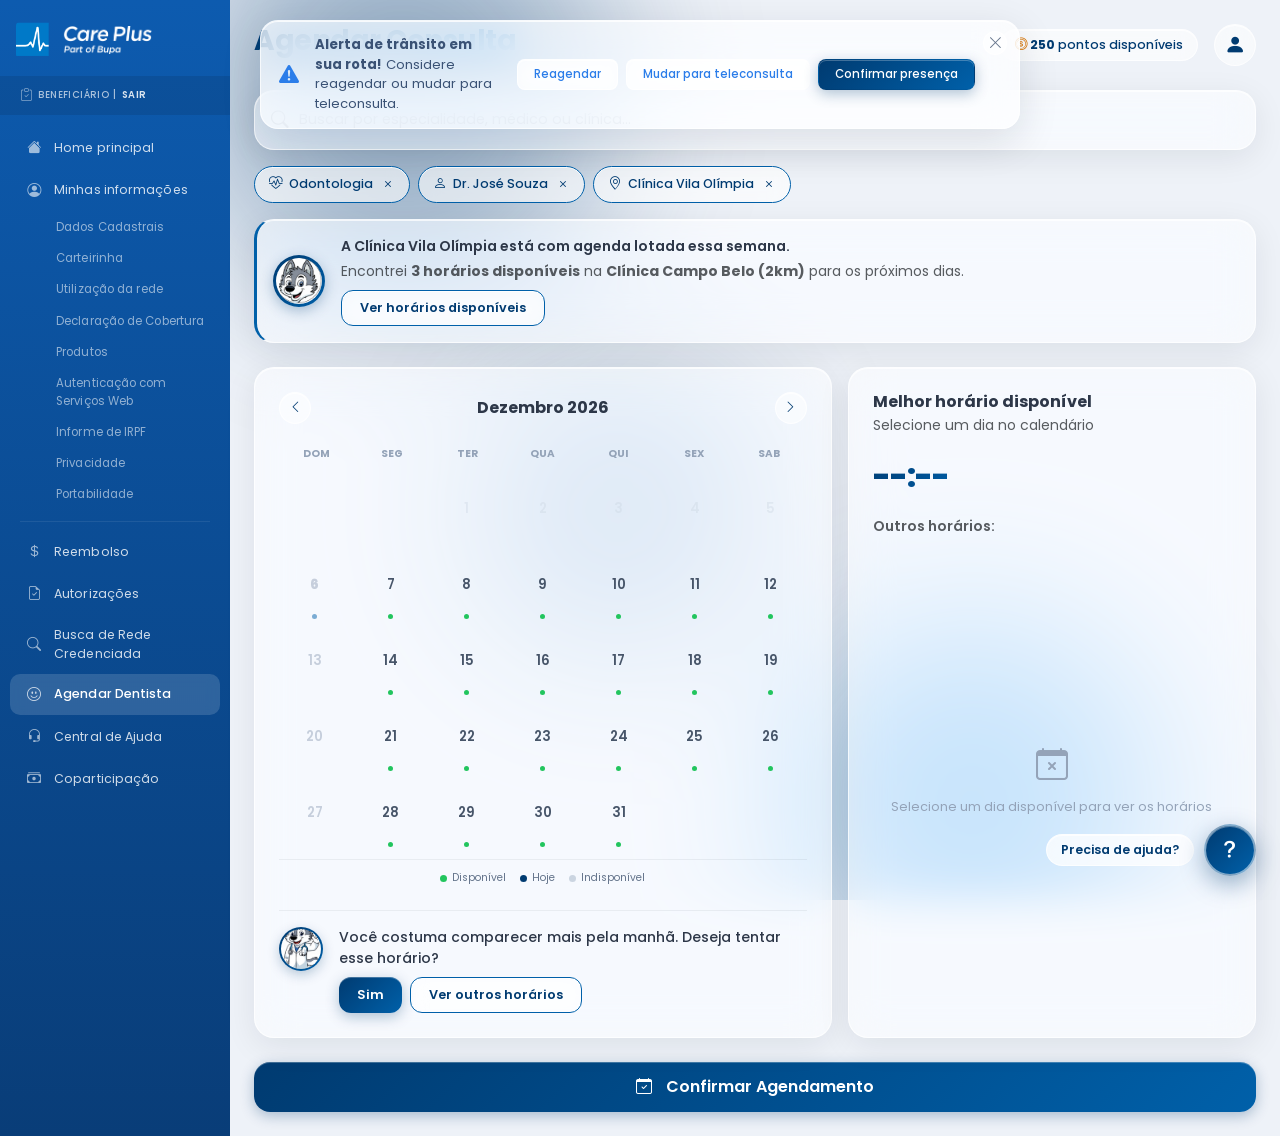
==== pages/agendamento.html @ 30c0486a "feat: add appointment scheduling feature with calendar and available time slots - Implemented a new " ====
<!DOCTYPE html>
<html lang="pt-BR">
<head>
    <meta charset="UTF-8">
    <meta name="viewport" content="width=device-width, initial-scale=1.0">
    <title>Care Plus - Agendar Consulta</title>
    <link href="https://cdn.jsdelivr.net/npm/bootstrap@5.3.3/dist/css/bootstrap.min.css" rel="stylesheet">
    <link href="https://cdn.jsdelivr.net/npm/bootstrap-icons@1.11.3/font/bootstrap-icons.min.css" rel="stylesheet">
    <link href="https://fonts.googleapis.com/css2?family=Poppins:wght@300;400;500;600;700;800&display=swap" rel="stylesheet">
    <link rel="stylesheet" href="../css/styles.css">
    <link rel="stylesheet" href="../css/agendamento.css">
</head>
<body>

<div class="bg-orbs">
    <span class="orb orb-1"></span>
    <span class="orb orb-2"></span>
    <span class="orb orb-3"></span>
</div>

<!-- Alerta de trânsito -->
<div class="notif" id="notifAlerta">
    <div class="notif-inner">
        <div class="notif-icon"><i class="bi bi-exclamation-triangle-fill"></i></div>
        <p class="notif-msg"><strong>Alerta de trânsito em sua rota!</strong> Considere reagendar ou mudar para teleconsulta.</p>
        <div class="notif-btns">
            <button class="notif-btn">Reagendar</button>
            <button class="notif-btn">Mudar para teleconsulta</button>
            <button class="notif-btn primary">Confirmar presença</button>
        </div>
        <button class="notif-close" id="notifClose"><i class="bi bi-x-lg"></i></button>
    </div>
</div>

<div class="layout">
    <nav class="sidebar">
        <div class="sb-logo">
            <img src="../assets/img/logo-icone.png" alt="" class="logo-icone">
            <img src="../assets/img/logo-texto.png" alt="Care Plus" class="logo-texto">
        </div>
        <div class="sb-badge"><i class="bi bi-clipboard-check"></i> BENEFICIÁRIO | <a href="#">SAIR</a></div>
        <ul class="sb-menu">
            <li><a href="../index.html"><i class="bi bi-house-fill"></i> Home principal</a></li>
            <li><a href="perfil.html"><i class="bi bi-person-circle"></i> Minhas informações</a></li>
            <li class="sub"><a href="#">Dados Cadastrais</a></li>
            <li class="sub"><a href="#">Carteirinha</a></li>
            <li class="sub"><a href="#">Utilização da rede</a></li>
            <li class="sub"><a href="#">Declaração de Cobertura</a></li>
            <li class="sub"><a href="#">Produtos</a></li>
            <li class="sub"><a href="#">Autenticação com Serviços Web</a></li>
            <li class="sub"><a href="#">Informe de IRPF</a></li>
            <li class="sub"><a href="#">Privacidade</a></li>
            <li class="sub"><a href="#">Portabilidade</a></li>
            <li class="sep"></li>
            <li><a href="#"><i class="bi bi-currency-dollar"></i> Reembolso</a></li>
            <li><a href="#"><i class="bi bi-file-earmark-check"></i> Autorizações</a></li>
            <li><a href="#"><i class="bi bi-search"></i> Busca de Rede Credenciada</a></li>
            <li class="active"><a href="agendamento.html"><i class="bi bi-emoji-smile"></i> Agendar Dentista</a></li>
            <li><a href="#"><i class="bi bi-headset"></i> Central de Ajuda</a></li>
            <li><a href="#"><i class="bi bi-cash-stack"></i> Coparticipação</a></li>
        </ul>
    </nav>

    <main class="p-4">
        <!-- Topbar -->
        <div class="d-flex justify-content-between align-items-center mb-4">
            <h1 class="greeting">Agendar Consulta</h1>
            <div class="d-flex align-items-center gap-3">
                <div class="ag-pontos-badge">
                    <i class="bi bi-coin"></i> <strong>250</strong> pontos disponíveis
                </div>
                <div class="avatar-wrap" id="avatarWrap">
                    <div class="avatar" id="avatarBtn"><i class="bi bi-person-fill"></i></div>
                    <div class="avatar-dropdown" id="avatarDropdown">
                        <div class="avatar-dropdown-header">
                            <strong>Usuário</strong>
                            <small>usuario@email.com</small>
                        </div>
                        <div class="avatar-dropdown-sep"></div>
                        <a href="perfil.html" class="avatar-dropdown-item"><i class="bi bi-person-circle"></i> Meu Perfil</a>
                        <a href="#" class="avatar-dropdown-item"><i class="bi bi-gear"></i> Configurações</a>
                        <a href="#" class="avatar-dropdown-item"><i class="bi bi-bell"></i> Notificações</a>
                        <div class="avatar-dropdown-sep"></div>
                        <a href="#" class="avatar-dropdown-item avatar-dropdown-logout"><i class="bi bi-box-arrow-right"></i> Sair</a>
                    </div>
                </div>
            </div>
        </div>

        <!-- Busca -->
        <div class="glass-card p-3 mb-3">
            <div class="ag-search-wrap">
                <i class="bi bi-search"></i>
                <input type="text" class="ag-search-input" placeholder="Buscar por especialidade, médico ou clínica...">
            </div>
        </div>

        <!-- Seleções ativas -->
        <div class="d-flex flex-wrap gap-2 mb-3">
            <span class="ag-chip"><i class="bi bi-heart-pulse"></i> Odontologia <button class="ag-chip-x"><i class="bi bi-x"></i></button></span>
            <span class="ag-chip"><i class="bi bi-person"></i> Dr. José Souza <button class="ag-chip-x"><i class="bi bi-x"></i></button></span>
            <span class="ag-chip"><i class="bi bi-geo-alt"></i> Clínica Vila Olímpia <button class="ag-chip-x"><i class="bi bi-x"></i></button></span>
        </div>

        <!-- Sugestão IA -->
        <div class="glass-card p-3 mb-4 d-flex align-items-center gap-3 ag-sugestao">
            <div class="ag-mascote-img">
                <img src="../assets/img/cachorrao3.png" alt="Mascote">
            </div>
            <div class="flex-grow-1">
                <p class="mb-1 fw-semibold small">A Clínica Vila Olímpia está com agenda lotada essa semana.</p>
                <p class="mb-2 text-muted small">Encontrei <strong>3 horários disponíveis</strong> na <strong>Clínica Campo Belo (2km)</strong> para os próximos dias.</p>
                <button class="ag-btn ag-btn-outline">Ver horários disponíveis</button>
            </div>
        </div>

        <!-- Calendário + Melhor horário -->
        <div class="row g-3 mb-3">
            <!-- Calendário mensal -->
            <div class="col-lg-7">
                <div class="glass-card p-4">
                    <div class="d-flex justify-content-between align-items-center mb-3">
                        <button class="ag-btn ag-btn-icon" id="btnMesAnt"><i class="bi bi-chevron-left"></i></button>
                        <h6 class="fw-bold mb-0" id="mesAnoLabel">Outubro 2025</h6>
                        <button class="ag-btn ag-btn-icon" id="btnMesProx"><i class="bi bi-chevron-right"></i></button>
                    </div>
                    <div class="ag-cal-header">
                        <span>DOM</span><span>SEG</span><span>TER</span><span>QUA</span><span>QUI</span><span>SEX</span><span>SAB</span>
                    </div>
                    <div class="ag-cal-grid" id="calGrid">
                        <!-- Gerado via JS -->
                    </div>
                    <div class="ag-cal-legenda">
                        <span><i class="ag-legenda-dot" style="background:#22c55e;"></i> Disponível</span>
                        <span><i class="ag-legenda-dot" style="background:var(--cor);"></i> Hoje</span>
                        <span><i class="ag-legenda-dot" style="background:#cbd5e1;"></i> Indisponível</span>
                    </div>

                    <!-- Pergunta do mascote -->
                    <div class="ag-pergunta mt-4">
                        <div class="d-flex align-items-start gap-3">
                            <div class="ag-mascote-mini">
                                <img src="../assets/img/mascote.gif" alt="Mascote">
                            </div>
                            <div>
                                <p class="fw-medium small mb-2">Você costuma comparecer mais pela manhã. Deseja tentar esse horário?</p>
                                <div class="d-flex gap-2">
                                    <button class="ag-btn ag-btn-primary">Sim</button>
                                    <button class="ag-btn ag-btn-outline">Ver outros horários</button>
                                </div>
                            </div>
                        </div>
                    </div>
                </div>
            </div>

            <!-- Horários disponíveis -->
            <div class="col-lg-5">
                <div class="glass-card p-4 h-100 d-flex flex-column">
                    <h6 class="fw-bold mb-1">Melhor horário disponível</h6>
                    <p class="text-muted small mb-3" id="horarioDiaTxt">Selecione um dia no calendário</p>
                    <div class="ag-horario-destaque mb-3">
                        <span class="ag-horario-hora" id="horarioHora">--:--</span>
                        <span class="text-muted small" id="horarioClinica"></span>
                    </div>
                    <p class="text-muted small mb-2 fw-semibold">Outros horários:</p>
                    <div class="ag-horarios-lista" id="horariosLista" style="display:none;"></div>
                    <div id="semHorarios" class="ag-sem-horarios">
                        <i class="bi bi-calendar-x"></i>
                        <p>Selecione um dia disponível para ver os horários</p>
                    </div>
                </div>
            </div>
        </div>

        <!-- Botão confirmar -->
        <button class="ag-btn ag-btn-primary w-100 ag-btn-confirmar" id="btnConfirmar">
            <i class="bi bi-calendar-check me-2"></i> Confirmar Agendamento
        </button>
    </main>
</div>

<!-- Modal Confirmação -->
<div class="modal-glass" id="modalConfirm" aria-hidden="true">
    <div class="modal-glass-backdrop"></div>
    <div class="modal-glass-card" role="dialog" aria-live="polite">
        <div class="modal-glass-spinner">
            <svg viewBox="0 0 52 52" class="modal-glass-check-svg">
                <circle class="modal-glass-check-circle" cx="26" cy="26" r="23" fill="none"/>
                <path class="modal-glass-check-path" fill="none" d="M14 27 L23 36 L39 18"/>
            </svg>
        </div>
        <h4 class="modal-glass-title">Agendamento confirmado!</h4>
        <p class="modal-glass-sub" id="modalSub">Selecione um dia e horário</p>
    </div>
</div>

<div class="fab" id="helpFab">
    <span>Precisa de ajuda?</span>
    <div class="fab-icon"><i class="bi bi-question-lg"></i></div>
</div>

<script src="https://cdn.jsdelivr.net/npm/bootstrap@5.3.3/dist/js/bootstrap.bundle.min.js"></script>
<script src="../js/shared.js"></script>
<script src="../js/agendamento.js"></script>
</body>
</html>
---- css/styles.css ----
@import url('https://fonts.googleapis.com/css2?family=Poppins:wght@300;400;500;600;700&display=swap');

:root {
    --cor: #003B71;
    --cor2: #0060a9;
    --rainbow: linear-gradient(90deg, #ff3b3b, #ff9500, #ffd60a, #34c759, #0a84ff, #bf5af2, #ff375f);
    --rainbow-full: linear-gradient(90deg, #ff3b3b, #ff9500, #ffd60a, #34c759, #00c7be, #0a84ff, #5e5ce6, #bf5af2, #ff375f, #ff3b3b);
    --rainbow-conic: conic-gradient(from 0deg, #ff3b3b, #ff9500, #ffd60a, #34c759, #00c7be, #0a84ff, #5e5ce6, #bf5af2, #ff375f, #ff3b3b);
}
@keyframes spin360 { to { transform: rotate(360deg); } }
* { margin: 0; padding: 0; box-sizing: border-box; }
body {
    font-family: 'Poppins', sans-serif; background: #eef2f8; color: #2d3748;
    transition: background .5s; -webkit-font-smoothing: antialiased;
}

/* ─── NOTIFICAÇÃO ─── */
.notif {
    position: fixed; top: 20px; left: 50%; transform: translateX(-50%);
    z-index: 999; max-width: 760px !important; width: calc(100% - 40px) !important;
    animation: notifSlide .4s ease-out;
}
@keyframes notifSlide { from { opacity: 0; top: -20px; } to { opacity: 1; top: 20px; } }
.notif-inner {
    display: flex; align-items: center;
    background: rgba(255,255,255,.7); border: 1px solid rgba(255,255,255,.7); border-radius: 18px;
    padding: 14px 44px 14px 18px; gap: 16px; position: relative;
    box-shadow: 0 12px 40px rgba(15,23,42,.12), inset 0 1px 0 rgba(255,255,255,.8);
    backdrop-filter: blur(20px) saturate(180%); -webkit-backdrop-filter: blur(20px) saturate(180%);
}
.notif-icon { color: #2b7de9; font-size: 1.25rem; flex-shrink: 0; }
.notif-msg { flex: 1; font-size: .82rem; color: #3a5275; line-height: 1.5; margin: 0; min-width: 0; }
.notif-btns { display: flex; gap: 8px; flex-shrink: 0; flex-wrap: nowrap; }
.notif-btn {
    background: rgba(255,255,255,.7); border: 1px solid rgba(255,255,255,.8); color: #2b7de9;
    font-size: .72rem; font-weight: 500; padding: 6px 16px;
    border-radius: 8px; cursor: pointer; transition: all .2s;
    font-family: inherit; white-space: nowrap;
    box-shadow: inset 0 1px 0 rgba(255,255,255,.8);
    backdrop-filter: blur(10px);
}
.notif-btn:hover { background: rgba(255,255,255,.95); transform: translateY(-1px); }
.notif-btn.primary, .notif-btn.primary:hover {
    background: linear-gradient(135deg, var(--cor), var(--cor2));
    border: 1px solid transparent; color: #fff;
    box-shadow: 0 4px 14px rgba(0,59,113,.3), inset 0 1px 0 rgba(255,255,255,.25);
}
.notif-btn.primary:hover { filter: brightness(1.1); }
.notif-close {
    position: absolute; top: 10px; right: 12px;
    width: 24px; height: 24px; border-radius: 50%;
    display: flex; align-items: center; justify-content: center;
    background: rgba(255,255,255,.6); border: 1px solid rgba(255,255,255,.7);
    color: #64748b; font-size: .9rem; cursor: pointer; transition: all .2s; line-height: 1;
}
.notif-close:hover { background: rgba(255,255,255,.9); color: #1e293b; }

/* ─── LAYOUT ─── */
.layout { display: flex; min-height: 100vh; position: relative; z-index: 1; }

/* ─── SIDEBAR ─── */
.sidebar {
    width: 230px; background: linear-gradient(180deg, #0d5baf 0%, #093d78 100%);
    color: #fff; flex-shrink: 0; overflow-y: auto;
    font-family: 'Poppins', sans-serif;
}
.sb-logo { display: flex; align-items: center; gap: 10px; padding: 22px 16px 18px; }
.logo-icone { width: 36px; height: 36px; border-radius: 4px; flex-shrink: 0; }
.logo-texto { height: 28px; width: auto; }
.sb-badge {
    padding: 10px 20px; font-size: .6rem; color: rgba(255,255,255,.65);
    background: rgba(0,0,0,.1); letter-spacing: .4px;
    display: flex; align-items: center; gap: 6px;
    text-transform: uppercase; font-weight: 500;
}
.sb-badge a { color: rgba(255,255,255,.85); text-decoration: none; font-weight: 600; }
.sb-badge a:hover { color: #fff; text-decoration: underline; }
.sb-badge i { font-size: .78rem; opacity: .7; }
.sb-menu { list-style: none; padding: 12px 0 24px; }
.sb-menu li a {
    display: flex; align-items: center; gap: 10px;
    padding: 10px 14px; margin: 1px 10px; border-radius: 10px;
    color: rgba(255,255,255,.8); text-decoration: none;
    font-size: .78rem; font-weight: 400; transition: all .2s;
    letter-spacing: .1px;
}
.sb-menu li a:hover { background: rgba(255,255,255,.1); color: #fff; }
.sb-menu li.active a {
    background: rgba(255,255,255,.15); color: #fff;
    font-weight: 500; backdrop-filter: blur(6px);
}
.sb-menu li a i { font-size: .88rem; width: 20px; text-align: center; flex-shrink: 0; opacity: .75; }
.sb-menu li.sub a {
    padding: 7px 14px 7px 46px; margin: 0 10px;
    font-size: .72rem; color: rgba(255,255,255,.55); border-radius: 8px;
}
.sb-menu li.sub a:hover { color: rgba(255,255,255,.9); background: rgba(255,255,255,.07); }
.sb-menu li.sep { height: 1px; background: rgba(255,255,255,.08); margin: 10px 20px; }

/* ─── TOPBAR / GREETING ─── */
.topbar { display: flex; justify-content: space-between; align-items: center; margin-bottom: 28px; }
.greeting {
    font-size: 1.75rem; font-weight: 700;
    background: linear-gradient(135deg, var(--cor), var(--cor2));
    -webkit-background-clip: text; background-clip: text;
    color: transparent; letter-spacing: -.5px; transition: color .4s;
}

/* ─── AVATAR + DROPDOWN ─── */
.avatar-wrap { position: relative; }
.avatar {
    width: 42px; height: 42px;
    background: rgba(255,255,255,.55); backdrop-filter: blur(10px);
    border: 1px solid rgba(255,255,255,.7); border-radius: 50%;
    display: flex; align-items: center; justify-content: center;
    color: var(--cor); font-size: 1.3rem;
    cursor: pointer; transition: all .2s;
    box-shadow: inset 0 1px 0 rgba(255,255,255,.8);
}
.avatar:hover { background: rgba(255,255,255,.75); transform: scale(1.08); }
.avatar-dropdown {
    position: absolute; top: calc(100% + 10px); right: 0; min-width: 200px;
    background: rgba(255,255,255,.75);
    backdrop-filter: blur(20px) saturate(180%); -webkit-backdrop-filter: blur(20px) saturate(180%);
    border: 1px solid rgba(255,255,255,.7); border-radius: 14px;
    box-shadow: 0 12px 40px rgba(15,23,42,.18), inset 0 1px 0 rgba(255,255,255,.8);
    padding: 8px 0; z-index: 100;
    opacity: 0; pointer-events: none; transform: translateY(-8px) scale(.96);
    transition: opacity .2s ease, transform .2s ease;
}
.avatar-dropdown.show { opacity: 1; pointer-events: auto; transform: translateY(0) scale(1); }
.avatar-dropdown-header { padding: 10px 16px 6px; }
.avatar-dropdown-header strong { display: block; font-size: .85rem; color: #1e293b; }
.avatar-dropdown-header small { font-size: .72rem; color: #64748b; }
.avatar-dropdown-sep { height: 1px; background: rgba(15,23,42,.08); margin: 4px 12px; }
.avatar-dropdown-item {
    display: flex; align-items: center; gap: 10px; padding: 9px 16px;
    font-size: .82rem; color: #334155; text-decoration: none; font-weight: 500; transition: all .15s;
}
.avatar-dropdown-item i { font-size: .95rem; width: 18px; text-align: center; color: #64748b; }
.avatar-dropdown-item:hover { background: rgba(255,255,255,.6); color: var(--cor); }
.avatar-dropdown-item:hover i { color: var(--cor); }
.avatar-dropdown-logout { color: #dc2626; }
.avatar-dropdown-logout i { color: #dc2626; }
.avatar-dropdown-logout:hover { background: #fef2f2; color: #dc2626; }
.avatar-dropdown-logout:hover i { color: #dc2626; }

/* ─── MAIN ─── */
main { flex: 1; padding: 24px 32px 30px; }

/* ─── GRID ─── */
.grid { display: grid; grid-template-columns: 1fr 260px; gap: 20px; margin-bottom: 24px; }

/* ─── CARD CONSULTA ─── */
.card-consulta {
    background: #fff; border-radius: 16px; padding: 28px 30px 24px;
    box-shadow: 0 1px 3px rgba(0,0,0,.04), 0 4px 16px rgba(0,0,0,.03);
    border: 1px solid #edf0f5; transition: border-color .4s;
}
.consulta-topo { display: flex; justify-content: space-between; gap: 14px; }
.consulta-topo h3 { font-size: 1rem; font-weight: 600; color: #1a2a3f; margin-bottom: 12px; }
.consulta-topo p { font-size: .84rem; color: #64748b; line-height: 1.8; margin: 0; }
.mascote { position: relative; flex-shrink: 0; align-self: flex-end; }
.balao {
    position: absolute; right: 110px; top: 14px;
    background: linear-gradient(135deg, var(--cor), var(--cor2));
    border: none; border-radius: 18px;
    padding: 8px 18px; font-size: .78rem; font-weight: 500;
    color: #fff; white-space: nowrap;
    box-shadow: 0 4px 14px rgba(0,59,113,.2);
    letter-spacing: .2px;
    animation: balaoFloat 3s ease-in-out infinite;
}
.balao::after {
    content: ''; position: absolute; right: -6px; top: 50%;
    transform: translateY(-50%); border-left: 7px solid var(--cor2);
    border-top: 5px solid transparent; border-bottom: 5px solid transparent;
}
.balao::before { display: none; }
@keyframes balaoFloat {
    0%, 100% { transform: translateY(0); }
    50% { transform: translateY(-4px); }
}
.mascote-img {
    width: 120px; height: 120px; border-radius: 50%; background: #fff;
    border: 3px solid var(--cor); overflow: hidden; box-shadow: 0 4px 16px rgba(0,59,113,.15);
}
.mascote-img img { width: 100%; height: 100%; object-fit: cover; display: block; object-position: center 20%; }
.consulta-btns { display: flex; gap: 12px; margin-top: 22px; }
.btn-azul, .btn-outline {
    border-radius: 10px; padding: 10px 28px; font-size: .82rem;
    font-weight: 500; cursor: pointer; transition: all .2s;
    font-family: inherit;
}
.btn-azul { background: var(--cor); color: #fff; border: none; }
.btn-azul:hover { opacity: .88; }
.btn-outline { background: transparent; color: var(--cor); border: 1.5px solid #c7d5e6; }
.btn-outline:hover { background: #f0f5fb; border-color: var(--cor); }

/* ─── AÇÕES RÁPIDAS ─── */
.acoes { display: grid; grid-template-columns: 1fr 1fr; gap: 12px; }
.acao {
    background: #fff; border-radius: 14px; padding: 20px 14px;
    display: flex; flex-direction: column; align-items: center;
    justify-content: center; text-align: center;
    cursor: pointer; box-shadow: 0 1px 3px rgba(0,0,0,.04), 0 4px 12px rgba(0,0,0,.03);
    border: 1px solid #edf0f5; transition: all .25s;
}
.acao:hover { border-color: var(--cor); transform: translateY(-2px); box-shadow: 0 4px 16px rgba(0,59,113,.1); }
.acao i { font-size: 1.5rem; margin-bottom: 8px; color: var(--cor); }
.acao span { font-size: .72rem; font-weight: 500; color: #475569; line-height: 1.4; }

/* ─── CARD PONTOS ─── */
.card-pontos {
    background: #fff; border-radius: 16px; padding: 24px 28px;
    box-shadow: 0 1px 3px rgba(0,0,0,.04), 0 4px 16px rgba(0,0,0,.03);
    border: 1px solid #edf0f5; transition: border-color .4s;
}
.pontos-topo { display: flex; justify-content: space-between; align-items: center; margin-bottom: 16px; }
.pontos-info { display: flex; align-items: center; gap: 14px; }
.pontos-info b { font-size: .88rem; font-weight: 600; color: #1a2a3f; }
.pontos-info small { color: #64748b; font-size: .78rem; }
.pontos-mascote {
    width: 44px; height: 44px; border-radius: 50%;
    background: linear-gradient(145deg,var(--cor),var(--cor2));
    display: flex; align-items: center; justify-content: center;
    overflow: hidden; box-shadow: 0 2px 8px rgba(0,0,0,.1); transition: background .4s;
}
.pontos-mascote img { width: 100%; height: 100%; object-fit: cover; border-radius: 50%; }
.ver-tudo {
    color: var(--cor); text-decoration: none; font-size: .78rem;
    font-weight: 500; display: flex; align-items: center; gap: 4px; transition: gap .2s;
}
.ver-tudo:hover { gap: 8px; }
.barra { height: 6px; background: #edf0f5; border-radius: 6px; overflow: hidden; margin-bottom: 22px; }
.barra-fill { height: 100%; border-radius: 6px; background: linear-gradient(90deg,var(--cor),var(--cor2)); transition: background .4s, width .8s; }

/* ─── TIERS ─── */
.tiers-hint { font-size: .7rem; color: #94a3b8; text-align: center; margin-bottom: 14px; }
.tiers-hint i { font-size: .68rem; margin-right: 4px; }
.tiers { display: flex; justify-content: space-between; gap: 6px; }
.tier {
    display: flex; flex-direction: column; align-items: center;
    gap: 5px; opacity: .3; filter: grayscale(1); cursor: pointer; transition: all .3s;
}
.tier.ativo { opacity: 1; filter: none; }
.tier.atual .tier-img { box-shadow: 0 0 0 2.5px var(--cor); transform: scale(1.08); }
.tier.atual b { color: var(--cor); }
.tier-img {
    width: 46px; height: 46px; border-radius: 50%;
    display: flex; align-items: center; justify-content: center;
    overflow: hidden; box-shadow: 0 2px 8px rgba(0,0,0,.1); transition: transform .2s, box-shadow .3s;
}
.tier[data-tier="1"] .tier-img { background: linear-gradient(135deg, #b05a1a, #e08a40); }
.tier[data-tier="2"] .tier-img { background: linear-gradient(135deg, #556270, #8395a7); }
.tier[data-tier="3"] .tier-img { background: linear-gradient(135deg, #9a7d0a, #d4af37); }
.tier[data-tier="4"] .tier-img { background: linear-gradient(135deg, #0d47a1, #42a5f5); }
.tier[data-tier="5"] .tier-img { background: conic-gradient(from 0deg, #e84393, #fbbf24, #e84393); }
.tier[data-tier="6"] .tier-img { background: var(--rainbow-conic); }
.tier.ativo:hover .tier-img { transform: scale(1.1); }
.tier-img img { width: 100%; height: 100%; object-fit: cover; }
.tier b { font-size: .65rem; font-weight: 600; color: #475569; }
.tier small { font-size: .58rem; color: #94a3b8; }

/* Tier Lendário */
.tier[data-tier="6"].ativo .tier-img {
    background: var(--rainbow-conic) !important;
}
.tier[data-tier="6"].atual .tier-img {
    box-shadow: 0 0 0 2.5px #a78bfa, 0 0 16px rgba(167,139,250,.4);
}
.tier[data-tier="6"].atual b {
    background: var(--rainbow);
    -webkit-background-clip: text; -webkit-text-fill-color: transparent;
    background-clip: text; background-size: 200% auto;
    animation: rainbowShift 3s linear infinite;
}

/* ─── ORBS DE FUNDO ─── */
.bg-orbs { position: fixed; inset: 0; overflow: hidden; z-index: 0; pointer-events: none; }
.orb { position: absolute; border-radius: 50%; filter: blur(80px); opacity: .35; transition: background 1s; }
.orb-1 { width: 420px; height: 420px; top: -120px; left: 15%; background: var(--cor); animation: orbFloat1 18s ease-in-out infinite; }
.orb-2 { width: 360px; height: 360px; bottom: -80px; right: 10%; background: var(--cor2); animation: orbFloat2 22s ease-in-out infinite; }
.orb-3 { width: 300px; height: 300px; top: 40%; right: 40%; background: var(--cor); opacity: .2; animation: orbFloat1 26s ease-in-out infinite reverse; }
@keyframes orbFloat1 { 50% { transform: translate(60px, 80px) scale(1.1); } }
@keyframes orbFloat2 { 50% { transform: translate(-80px, -60px) scale(1.15); } }

/* ─── GLASS CARD (reutilizavel) ─── */
.glass-card {
    background: rgba(255,255,255,.55);
    backdrop-filter: blur(20px) saturate(180%); -webkit-backdrop-filter: blur(20px) saturate(180%);
    border: 1px solid rgba(255,255,255,.7); border-radius: 20px;
    box-shadow: 0 8px 32px rgba(15,23,42,.08), inset 0 1px 0 rgba(255,255,255,.7);
    transition: transform .3s, box-shadow .3s;
}
.glass-card:hover {
    transform: translateY(-2px);
    box-shadow: 0 14px 40px rgba(15,23,42,.12), inset 0 1px 0 rgba(255,255,255,.7);
}

/* ─── FAB ─── */
.fab {
    position: fixed; bottom: 24px; right: 24px;
    display: flex; align-items: center; gap: 10px;
    cursor: pointer; z-index: 90; transition: transform .2s;
}
.fab:hover { transform: scale(1.04); }
.fab span {
    font-size: .78rem; font-weight: 600; color: var(--cor);
    background: rgba(255,255,255,.75); backdrop-filter: blur(10px);
    padding: 6px 14px; border-radius: 999px;
    border: 1px solid rgba(255,255,255,.7);
    box-shadow: inset 0 1px 0 rgba(255,255,255,.8);
}
.fab-icon {
    width: 52px; height: 52px; border-radius: 50%;
    background: linear-gradient(135deg, var(--cor), var(--cor2));
    display: flex; align-items: center; justify-content: center;
    box-shadow: 0 8px 24px rgba(0,59,113,.4), inset 0 1px 0 rgba(255,255,255,.3);
    overflow: hidden; border: 2px solid rgba(255,255,255,.5);
    position: relative; animation: fabBob 4s ease-in-out infinite;
}
.fab-icon::after {
    content: ''; position: absolute; inset: -4px;
    background: linear-gradient(135deg, var(--cor), var(--cor2));
    border-radius: 50%; z-index: -1; opacity: .4; filter: blur(12px);
}
@keyframes fabBob { 50% { transform: translateY(-6px); } }
.fab-icon img { width: 34px; height: 34px; }
.fab-icon i { color: #fff; font-size: 1.4rem; }

/* ─── SCROLLBAR ─── */
.sidebar::-webkit-scrollbar { width: 3px; }
.sidebar::-webkit-scrollbar-thumb { background: rgba(255,255,255,.12); border-radius: 3px; }

/* ─── MODAL GLASS BASE (reutilizavel) ─── */
.modal-glass {
    position: fixed; inset: 0;
    display: flex; align-items: center; justify-content: center;
    z-index: 10000;
    opacity: 0; pointer-events: none;
    transition: opacity .3s ease;
}
.modal-glass.show { opacity: 1; pointer-events: auto; }
.modal-glass-backdrop {
    position: absolute; inset: 0;
    background: rgba(15,23,42,.25);
    backdrop-filter: blur(14px) saturate(140%);
    -webkit-backdrop-filter: blur(14px) saturate(140%);
}
.modal-glass-card {
    position: relative;
    min-width: 300px; max-width: 90vw;
    padding: 32px 40px 28px;
    background: rgba(255,255,255,.55);
    backdrop-filter: blur(30px) saturate(200%);
    -webkit-backdrop-filter: blur(30px) saturate(200%);
    border: 1px solid rgba(255,255,255,.75);
    border-radius: 26px;
    box-shadow: 0 20px 60px rgba(15,23,42,.25), inset 0 1px 0 rgba(255,255,255,.9);
    text-align: center;
    transform: scale(.85) translateY(10px);
    opacity: 0;
    transition: transform .45s cubic-bezier(.34,1.56,.64,1), opacity .3s ease;
}
.modal-glass.show .modal-glass-card {
    transform: scale(1) translateY(0);
    opacity: 1;
}
.modal-glass-spinner {
    width: 68px; height: 68px;
    margin: 0 auto 16px;
    border-radius: 50%;
    background: linear-gradient(135deg, #16a34a, #22c55e);
    display: flex; align-items: center; justify-content: center;
    box-shadow: 0 10px 28px rgba(22,163,74,.45), inset 0 1px 0 rgba(255,255,255,.4);
    position: relative;
    opacity: 0;
    transform: scale(.2) rotate(-180deg);
}
.modal-glass.show .modal-glass-spinner {
    animation: modalSpinnerIn .9s cubic-bezier(.34,1.56,.64,1) forwards;
}
@keyframes modalSpinnerIn {
    0%   { opacity: 0; transform: scale(.2) rotate(-270deg); }
    60%  { opacity: 1; transform: scale(1.15) rotate(20deg); }
    80%  { transform: scale(.95) rotate(-5deg); }
    100% { opacity: 1; transform: scale(1) rotate(0); }
}
.modal-glass-spinner::before {
    content: ''; position: absolute; inset: -6px;
    border-radius: 50%;
    border: 2.5px solid transparent;
    border-top-color: rgba(34,197,94,.85);
    border-right-color: rgba(34,197,94,.5);
    opacity: 0;
}
.modal-glass.show .modal-glass-spinner::before {
    animation: modalRingFade .3s .7s ease-out forwards, modalSpin .8s .7s linear;
}
.modal-glass-spinner::after {
    content: ''; position: absolute; inset: -14px;
    border-radius: 50%;
    background: radial-gradient(circle, rgba(34,197,94,.3), transparent 65%);
    filter: blur(8px); z-index: -1;
    opacity: 0;
}
.modal-glass.show .modal-glass-spinner::after {
    animation: modalGlow 1.6s .5s ease-in-out infinite;
}
@keyframes modalSpin { to { transform: rotate(360deg); } }
@keyframes modalRingFade { 0% { opacity: 0; } 50% { opacity: 1; } 100% { opacity: 0; } }
@keyframes modalGlow { 0%,100% { opacity: .5; transform: scale(1); } 50% { opacity: .9; transform: scale(1.15); } }
.modal-glass-title {
    font-size: 1.15rem; font-weight: 700;
    margin: 0 0 4px;
    background: linear-gradient(135deg, #15803d, #16a34a);
    -webkit-background-clip: text; background-clip: text;
    color: transparent; letter-spacing: -.3px;
}
.modal-glass-sub {
    font-size: .82rem; color: #64748b; margin: 0; font-weight: 500;
}
.modal-glass-check-svg {
    width: 40px; height: 40px; position: relative; z-index: 1;
}
.modal-glass-check-circle {
    stroke: rgba(255,255,255,.35); stroke-width: 2.5;
    stroke-dasharray: 166; stroke-dashoffset: 166;
    transform-origin: 26px 26px;
}
.modal-glass.show .modal-glass-check-circle {
    animation: modalCircleDraw .5s .7s cubic-bezier(.65,0,.45,1) forwards;
}
.modal-glass-check-path {
    stroke: #fff; stroke-width: 4;
    stroke-linecap: round; stroke-linejoin: round;
    stroke-dasharray: 48; stroke-dashoffset: 48;
    filter: drop-shadow(0 1px 2px rgba(0,0,0,.15));
}
.modal-glass.show .modal-glass-check-path {
    animation: modalCheckDraw .45s 1.05s cubic-bezier(.65,0,.45,1) forwards;
}
@keyframes modalCircleDraw { to { stroke-dashoffset: 0; } }
@keyframes modalCheckDraw { to { stroke-dashoffset: 0; } }

/* ─── RESPONSIVO ─── */
@media(max-width:1024px) {
    .grid { grid-template-columns: 1fr 220px; }
    main { padding: 24px 28px; }
}
@media(max-width:860px) {
    .grid { grid-template-columns: 1fr; }
    .acoes { grid-template-columns: repeat(4,1fr); }
}
@media(max-width:768px) {
    .sidebar { display: none; }
    .notif-btns { flex-wrap: wrap; }
    .notif-inner { flex-wrap: wrap; }
    main { padding: 18px 16px; }
    .greeting { font-size: 1.4rem; }
    .mascote { display: none; }
    .acoes { grid-template-columns: 1fr 1fr; }
}
---- css/agendamento.css ----
/* ═══ AGENDAMENTO ═══ */

/* Busca */
.ag-search-wrap {
    display: flex; align-items: center; gap: 10px;
}
.ag-search-wrap i { color: #94a3b8; font-size: 1.1rem; }
.ag-search-input {
    flex: 1; border: none; background: transparent; outline: none;
    font-family: 'Poppins', sans-serif; font-size: .9rem; color: #334155;
}
.ag-search-input::placeholder { color: #94a3b8; }

/* Chips de seleção */
.ag-chip {
    display: inline-flex; align-items: center; gap: 6px;
    padding: 7px 14px; font-size: .78rem; font-weight: 500; color: var(--cor);
    background: rgba(255,255,255,.6); backdrop-filter: blur(10px);
    border: 1px solid var(--cor2); border-radius: 999px;
    box-shadow: inset 0 1px 0 rgba(255,255,255,.8);
}
.ag-chip i { color: var(--cor); font-size: .85rem; }
.ag-chip-x {
    background: none; border: none; padding: 0; margin-left: 2px;
    color: var(--cor2); cursor: pointer; font-size: .9rem; line-height: 1;
    transition: color .2s;
}
.ag-chip-x:hover { color: #dc2626; }

/* Badge de pontos */
.ag-pontos-badge {
    font-size: .78rem; font-weight: 500; color: var(--cor);
    background: rgba(255,255,255,.6); backdrop-filter: blur(10px);
    padding: 6px 14px; border-radius: 999px;
    border: 1px solid rgba(255,255,255,.7);
    box-shadow: inset 0 1px 0 rgba(255,255,255,.8);
}
.ag-pontos-badge i { color: #d97706; }

/* ═══ BOTÕES ═══ */
.ag-btn {
    display: inline-flex; align-items: center; justify-content: center; gap: 6px;
    padding: 8px 18px; font-size: .8rem; font-weight: 600;
    font-family: 'Poppins', sans-serif; border: none; border-radius: 12px;
    cursor: pointer; transition: all .25s; line-height: 1.4;
}
.ag-btn-primary {
    color: #fff;
    background: linear-gradient(135deg, var(--cor), var(--cor2));
    box-shadow: 0 4px 14px rgba(0,59,113,.3), inset 0 1px 0 rgba(255,255,255,.25);
}
.ag-btn-primary:hover {
    filter: brightness(1.1); transform: translateY(-1px);
    box-shadow: 0 8px 22px rgba(0,59,113,.4), inset 0 1px 0 rgba(255,255,255,.3);
}
.ag-btn-outline {
    color: var(--cor); background: rgba(255,255,255,.5);
    border: 1.5px solid var(--cor2); backdrop-filter: blur(10px);
    box-shadow: inset 0 1px 0 rgba(255,255,255,.8);
}
.ag-btn-outline:hover {
    background: rgba(255,255,255,.85); transform: translateY(-1px);
    box-shadow: 0 4px 12px rgba(0,59,113,.15);
}
.ag-btn-icon {
    width: 32px; height: 32px; padding: 0; border-radius: 50%;
    color: var(--cor); background: rgba(255,255,255,.5);
    border: 1px solid rgba(255,255,255,.7);
    box-shadow: inset 0 1px 0 rgba(255,255,255,.8);
}
.ag-btn-icon:hover { background: rgba(255,255,255,.85); }

/* Sugestão IA */
.ag-sugestao { border-left: 3px solid var(--cor2); }

/* Mascote com borda gradiente (cachorrao) */
.ag-mascote-img {
    width: 52px; height: 52px; min-width: 52px; border-radius: 50%; padding: 3px;
    background: linear-gradient(135deg, var(--cor), var(--cor2));
    box-shadow: 0 4px 14px rgba(0,59,113,.3);
}
.ag-mascote-img img {
    width: 100%; height: 100%; object-fit: cover; border-radius: 50%;
    background: #fff; display: block;
}

/* Mascote mini (gif) */
.ag-mascote-mini {
    width: 44px; height: 44px; min-width: 44px; border-radius: 50%;
    background: linear-gradient(135deg, var(--cor), var(--cor2));
    display: flex; align-items: center; justify-content: center;
    overflow: hidden; box-shadow: 0 4px 12px rgba(0,59,113,.25);
    padding: 2px;
}
.ag-mascote-mini img { width: 100%; height: 100%; object-fit: cover; border-radius: 50%; }

/* ═══ CALENDÁRIO MENSAL ═══ */
.ag-cal-header {
    display: grid; grid-template-columns: repeat(7, 1fr);
    text-align: center; margin-bottom: 6px;
}
.ag-cal-header span {
    font-size: .65rem; font-weight: 700; color: #94a3b8;
    text-transform: uppercase; padding: 6px 0;
}
.ag-cal-grid {
    display: grid; grid-template-columns: repeat(7, 1fr); gap: 4px;
}
.ag-cal-dia {
    aspect-ratio: 1; display: flex; align-items: center; justify-content: center;
    font-size: .82rem; font-weight: 600; color: #475569; border-radius: 50%;
    cursor: pointer; transition: all .2s; user-select: none; position: relative;
}
.ag-cal-dia.disponivel { cursor: pointer; }
.ag-cal-dia.disponivel::before {
    content: ''; position: absolute; bottom: 2px;
    width: 5px; height: 5px; border-radius: 50%;
    background: #22c55e;
}
.ag-cal-dia.disponivel:hover {
    background: rgba(0,59,113,.08); transform: scale(1.12);
}
.ag-cal-dia.hoje {
    color: var(--cor); font-weight: 800;
}
.ag-cal-dia.hoje::after {
    content: ''; position: absolute; bottom: 2px;
    width: 5px; height: 5px; border-radius: 50%; background: var(--cor2);
}
.ag-cal-dia.hoje.disponivel::before { display: none; }
.ag-cal-dia.selecionado {
    background: linear-gradient(135deg, var(--cor), var(--cor2));
    color: #fff;
    box-shadow: 0 3px 10px rgba(0,59,113,.35), inset 0 1px 0 rgba(255,255,255,.25);
    transform: scale(1.08);
}
.ag-cal-dia.selecionado::before, .ag-cal-dia.selecionado::after { display: none; }
.ag-cal-dia.vazio { cursor: default; }
.ag-cal-dia.desabilitado { color: #cbd5e1; cursor: not-allowed; opacity: .4; }
.ag-cal-dia.desabilitado::before { display: none; }
.ag-cal-dia.indisponivel { color: #94a3b8; cursor: not-allowed; opacity: .5; }

/* Horário destaque */
.ag-horario-destaque {
    display: flex; align-items: baseline; gap: 8px;
}
.ag-horario-hora {
    font-size: 2rem; font-weight: 800; letter-spacing: -1px;
    background: linear-gradient(135deg, var(--cor), var(--cor2));
    -webkit-background-clip: text; background-clip: text; color: transparent;
}

/* Lista de horários */
.ag-horarios-lista {
    display: flex; flex-wrap: wrap; gap: 6px;
    max-height: 200px; overflow-y: auto; padding-right: 4px;
}
.ag-horario-slot {
    display: flex; flex-direction: column; align-items: center;
    padding: 8px 12px; border-radius: 12px; cursor: pointer;
    background: rgba(255,255,255,.5); border: 1.5px solid rgba(15,23,42,.08);
    transition: all .2s; font-family: 'Poppins', sans-serif;
    min-width: 90px;
}
.ag-horario-slot:hover {
    border-color: var(--cor2); background: rgba(255,255,255,.8);
    transform: translateY(-1px);
}
.ag-horario-slot.ativo {
    border-color: var(--cor); background: linear-gradient(135deg, var(--cor), var(--cor2));
    color: #fff; box-shadow: 0 3px 10px rgba(0,59,113,.3);
}
.ag-slot-hora { font-size: .82rem; font-weight: 700; line-height: 1.2; }
.ag-slot-clinica { font-size: .6rem; font-weight: 500; opacity: .75; }
.ag-horario-slot.ativo .ag-slot-clinica { opacity: .9; }

.ag-sem-horarios {
    flex: 1; display: flex; flex-direction: column;
    align-items: center; justify-content: center;
    color: #94a3b8; text-align: center; gap: 8px;
}
.ag-sem-horarios i { font-size: 2rem; }
.ag-sem-horarios p { font-size: .8rem; margin: 0; }

/* Legenda calendário */
.ag-cal-legenda {
    display: flex; gap: 14px; justify-content: center;
    margin-top: 10px; padding-top: 10px;
    border-top: 1px solid rgba(15,23,42,.06);
}
.ag-cal-legenda span {
    display: flex; align-items: center; gap: 5px;
    font-size: .65rem; color: #64748b;
}
.ag-legenda-dot {
    width: 7px; height: 7px; border-radius: 50%; display: inline-block;
}

/* Botão confirmar grande */
.ag-btn-confirmar {
    padding: 14px; font-size: 1rem; border-radius: 16px;
    margin-top: 8px;
}

/* Pergunta mascote */
.ag-pergunta {
    padding-top: 16px; border-top: 1px solid rgba(15,23,42,.06);
}

/* Responsivo */
@media (max-width: 768px) {
    .ag-cal-dia { font-size: .75rem; }
    .ag-horario-hora { font-size: 1.5rem; }
    .ag-pontos-badge { display: none; }
    .ag-mascote-img { width: 44px; height: 44px; min-width: 44px; }
}
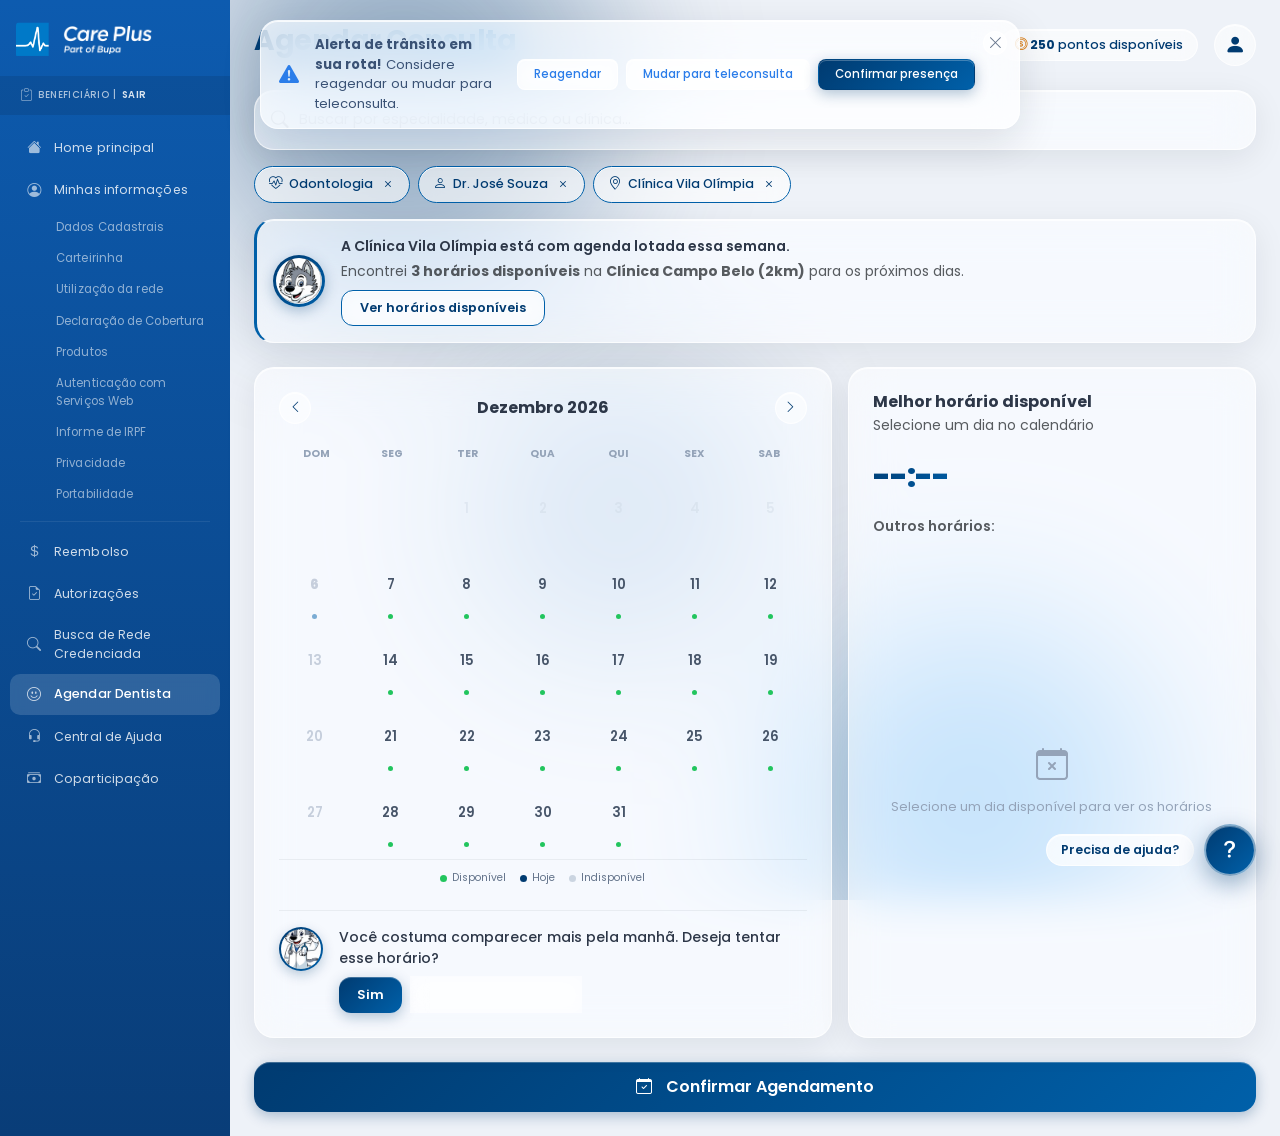
==== commit ea00b852: "correçoes" ====
--- a/pages/agendamento.html
+++ b/pages/agendamento.html
@@ -18,7 +18,7 @@
     <span class="orb orb-3"></span>
 </div>
 
-<!-- Alerta de trânsito -->
+<!-- aviso de transito -->
 <div class="notif" id="notifAlerta">
     <div class="notif-inner">
         <div class="notif-icon"><i class="bi bi-exclamation-triangle-fill"></i></div>
@@ -62,7 +62,7 @@
     </nav>
 
     <main class="p-4">
-        <!-- Topbar -->
+        <!-- barra de cima -->
         <div class="d-flex justify-content-between align-items-center mb-4">
             <h1 class="greeting">Agendar Consulta</h1>
             <div class="d-flex align-items-center gap-3">
@@ -87,7 +87,7 @@
             </div>
         </div>
 
-        <!-- Busca -->
+        <!-- caixa de busca -->
         <div class="glass-card p-3 mb-3">
             <div class="ag-search-wrap">
                 <i class="bi bi-search"></i>
@@ -95,14 +95,14 @@
             </div>
         </div>
 
-        <!-- Seleções ativas -->
+        <!-- filtros escolhidos -->
         <div class="d-flex flex-wrap gap-2 mb-3">
             <span class="ag-chip"><i class="bi bi-heart-pulse"></i> Odontologia <button class="ag-chip-x"><i class="bi bi-x"></i></button></span>
             <span class="ag-chip"><i class="bi bi-person"></i> Dr. José Souza <button class="ag-chip-x"><i class="bi bi-x"></i></button></span>
             <span class="ag-chip"><i class="bi bi-geo-alt"></i> Clínica Vila Olímpia <button class="ag-chip-x"><i class="bi bi-x"></i></button></span>
         </div>
 
-        <!-- Sugestão IA -->
+        <!-- dica do mascote -->
         <div class="glass-card p-3 mb-4 d-flex align-items-center gap-3 ag-sugestao">
             <div class="ag-mascote-img">
                 <img src="../assets/img/cachorrao3.png" alt="Mascote">
@@ -114,9 +114,9 @@
             </div>
         </div>
 
-        <!-- Calendário + Melhor horário -->
+        <!-- calendario e horarios -->
         <div class="row g-3 mb-3">
-            <!-- Calendário mensal -->
+            <!-- calendario do mes -->
             <div class="col-lg-7">
                 <div class="glass-card p-4">
                     <div class="d-flex justify-content-between align-items-center mb-3">
@@ -128,7 +128,7 @@
                         <span>DOM</span><span>SEG</span><span>TER</span><span>QUA</span><span>QUI</span><span>SEX</span><span>SAB</span>
                     </div>
                     <div class="ag-cal-grid" id="calGrid">
-                        <!-- Gerado via JS -->
+                        <!-- montado pelo js -->
                     </div>
                     <div class="ag-cal-legenda">
                         <span><i class="ag-legenda-dot" style="background:#22c55e;"></i> Disponível</span>
@@ -136,7 +136,7 @@
                         <span><i class="ag-legenda-dot" style="background:#cbd5e1;"></i> Indisponível</span>
                     </div>
 
-                    <!-- Pergunta do mascote -->
+                    <!-- pergunta do mascote -->
                     <div class="ag-pergunta mt-4">
                         <div class="d-flex align-items-start gap-3">
                             <div class="ag-mascote-mini">
@@ -154,7 +154,7 @@
                 </div>
             </div>
 
-            <!-- Horários disponíveis -->
+            <!-- lista de horarios livres -->
             <div class="col-lg-5">
                 <div class="glass-card p-4 h-100 d-flex flex-column">
                     <h6 class="fw-bold mb-1">Melhor horário disponível</h6>
@@ -173,14 +173,14 @@
             </div>
         </div>
 
-        <!-- Botão confirmar -->
+        <!-- botao de confirmar -->
         <button class="ag-btn ag-btn-primary w-100 ag-btn-confirmar" id="btnConfirmar">
             <i class="bi bi-calendar-check me-2"></i> Confirmar Agendamento
         </button>
     </main>
 </div>
 
-<!-- Modal Confirmação -->
+<!-- modal de confirmacao -->
 <div class="modal-glass" id="modalConfirm" aria-hidden="true">
     <div class="modal-glass-backdrop"></div>
     <div class="modal-glass-card" role="dialog" aria-live="polite">
--- a/css/styles.css
+++ b/css/styles.css
@@ -14,7 +14,7 @@
     transition: background .5s; -webkit-font-smoothing: antialiased;
 }
 
-/* ─── NOTIFICAÇÃO ─── */
+/* notificacao do topo */
 .notif {
     position: fixed; top: 20px; left: 50%; transform: translateX(-50%);
     z-index: 999; max-width: 760px !important; width: calc(100% - 40px) !important;
@@ -55,10 +55,10 @@
 }
 .notif-close:hover { background: rgba(255,255,255,.9); color: #1e293b; }
 
-/* ─── LAYOUT ─── */
+/* layout geral */
 .layout { display: flex; min-height: 100vh; position: relative; z-index: 1; }
 
-/* ─── SIDEBAR ─── */
+/* menu da esquerda */
 .sidebar {
     width: 230px; background: linear-gradient(180deg, #0d5baf 0%, #093d78 100%);
     color: #fff; flex-shrink: 0; overflow-y: auto;
@@ -97,7 +97,7 @@
 .sb-menu li.sub a:hover { color: rgba(255,255,255,.9); background: rgba(255,255,255,.07); }
 .sb-menu li.sep { height: 1px; background: rgba(255,255,255,.08); margin: 10px 20px; }
 
-/* ─── TOPBAR / GREETING ─── */
+/* barra de cima e saudacao */
 .topbar { display: flex; justify-content: space-between; align-items: center; margin-bottom: 28px; }
 .greeting {
     font-size: 1.75rem; font-weight: 700;
@@ -106,7 +106,7 @@
     color: transparent; letter-spacing: -.5px; transition: color .4s;
 }
 
-/* ─── AVATAR + DROPDOWN ─── */
+/* avatar e menuzinho do perfil */
 .avatar-wrap { position: relative; }
 .avatar {
     width: 42px; height: 42px;
@@ -145,13 +145,13 @@
 .avatar-dropdown-logout:hover { background: #fef2f2; color: #dc2626; }
 .avatar-dropdown-logout:hover i { color: #dc2626; }
 
-/* ─── MAIN ─── */
+/* area principal */
 main { flex: 1; padding: 24px 32px 30px; }
 
-/* ─── GRID ─── */
+/* grade dos cards */
 .grid { display: grid; grid-template-columns: 1fr 260px; gap: 20px; margin-bottom: 24px; }
 
-/* ─── CARD CONSULTA ─── */
+/* card da consulta */
 .card-consulta {
     background: #fff; border-radius: 16px; padding: 28px 30px 24px;
     box-shadow: 0 1px 3px rgba(0,0,0,.04), 0 4px 16px rgba(0,0,0,.03);
@@ -197,7 +197,7 @@
 .btn-outline { background: transparent; color: var(--cor); border: 1.5px solid #c7d5e6; }
 .btn-outline:hover { background: #f0f5fb; border-color: var(--cor); }
 
-/* ─── AÇÕES RÁPIDAS ─── */
+/* botoes de acoes rapidas */
 .acoes { display: grid; grid-template-columns: 1fr 1fr; gap: 12px; }
 .acao {
     background: #fff; border-radius: 14px; padding: 20px 14px;
@@ -210,7 +210,7 @@
 .acao i { font-size: 1.5rem; margin-bottom: 8px; color: var(--cor); }
 .acao span { font-size: .72rem; font-weight: 500; color: #475569; line-height: 1.4; }
 
-/* ─── CARD PONTOS ─── */
+/* card dos pontos */
 .card-pontos {
     background: #fff; border-radius: 16px; padding: 24px 28px;
     box-shadow: 0 1px 3px rgba(0,0,0,.04), 0 4px 16px rgba(0,0,0,.03);
@@ -235,7 +235,7 @@
 .barra { height: 6px; background: #edf0f5; border-radius: 6px; overflow: hidden; margin-bottom: 22px; }
 .barra-fill { height: 100%; border-radius: 6px; background: linear-gradient(90deg,var(--cor),var(--cor2)); transition: background .4s, width .8s; }
 
-/* ─── TIERS ─── */
+/* tiers (bronze, prata, ouro...) */
 .tiers-hint { font-size: .7rem; color: #94a3b8; text-align: center; margin-bottom: 14px; }
 .tiers-hint i { font-size: .68rem; margin-right: 4px; }
 .tiers { display: flex; justify-content: space-between; gap: 6px; }
@@ -262,7 +262,7 @@
 .tier b { font-size: .65rem; font-weight: 600; color: #475569; }
 .tier small { font-size: .58rem; color: #94a3b8; }
 
-/* Tier Lendário */
+/* tier lendario (arco-iris) */
 .tier[data-tier="6"].ativo .tier-img {
     background: var(--rainbow-conic) !important;
 }
@@ -276,7 +276,7 @@
     animation: rainbowShift 3s linear infinite;
 }
 
-/* ─── ORBS DE FUNDO ─── */
+/* bolinhas borradas de fundo */
 .bg-orbs { position: fixed; inset: 0; overflow: hidden; z-index: 0; pointer-events: none; }
 .orb { position: absolute; border-radius: 50%; filter: blur(80px); opacity: .35; transition: background 1s; }
 .orb-1 { width: 420px; height: 420px; top: -120px; left: 15%; background: var(--cor); animation: orbFloat1 18s ease-in-out infinite; }
@@ -285,7 +285,7 @@
 @keyframes orbFloat1 { 50% { transform: translate(60px, 80px) scale(1.1); } }
 @keyframes orbFloat2 { 50% { transform: translate(-80px, -60px) scale(1.15); } }
 
-/* ─── GLASS CARD (reutilizavel) ─── */
+/* card de vidro (usado em varias telas) */
 .glass-card {
     background: rgba(255,255,255,.55);
     backdrop-filter: blur(20px) saturate(180%); -webkit-backdrop-filter: blur(20px) saturate(180%);
@@ -298,7 +298,7 @@
     box-shadow: 0 14px 40px rgba(15,23,42,.12), inset 0 1px 0 rgba(255,255,255,.7);
 }
 
-/* ─── FAB ─── */
+/* botao redondo de ajuda (canto direito) */
 .fab {
     position: fixed; bottom: 24px; right: 24px;
     display: flex; align-items: center; gap: 10px;
@@ -329,11 +329,11 @@
 .fab-icon img { width: 34px; height: 34px; }
 .fab-icon i { color: #fff; font-size: 1.4rem; }
 
-/* ─── SCROLLBAR ─── */
+/* barra de rolagem do menu */
 .sidebar::-webkit-scrollbar { width: 3px; }
 .sidebar::-webkit-scrollbar-thumb { background: rgba(255,255,255,.12); border-radius: 3px; }
 
-/* ─── MODAL GLASS BASE (reutilizavel) ─── */
+/* modal de vidro (usado em varias telas) */
 .modal-glass {
     position: fixed; inset: 0;
     display: flex; align-items: center; justify-content: center;
@@ -444,7 +444,7 @@
 @keyframes modalCircleDraw { to { stroke-dashoffset: 0; } }
 @keyframes modalCheckDraw { to { stroke-dashoffset: 0; } }
 
-/* ─── RESPONSIVO ─── */
+/* mobile - quando a tela e pequena */
 @media(max-width:1024px) {
     .grid { grid-template-columns: 1fr 220px; }
     main { padding: 24px 28px; }
--- a/css/agendamento.css
+++ b/css/agendamento.css
@@ -1,6 +1,6 @@
-/* ═══ AGENDAMENTO ═══ */
-
-/* Busca */
+/* estilos da pagina de agendamento */
+
+/* caixa de busca */
 .ag-search-wrap {
     display: flex; align-items: center; gap: 10px;
 }
@@ -11,7 +11,7 @@
 }
 .ag-search-input::placeholder { color: #94a3b8; }
 
-/* Chips de seleção */
+/* etiquetas de filtro */
 .ag-chip {
     display: inline-flex; align-items: center; gap: 6px;
     padding: 7px 14px; font-size: .78rem; font-weight: 500; color: var(--cor);
@@ -27,7 +27,7 @@
 }
 .ag-chip-x:hover { color: #dc2626; }
 
-/* Badge de pontos */
+/* etiqueta de pontos */
 .ag-pontos-badge {
     font-size: .78rem; font-weight: 500; color: var(--cor);
     background: rgba(255,255,255,.6); backdrop-filter: blur(10px);
@@ -37,7 +37,7 @@
 }
 .ag-pontos-badge i { color: #d97706; }
 
-/* ═══ BOTÕES ═══ */
+/* botoes */
 .ag-btn {
     display: inline-flex; align-items: center; justify-content: center; gap: 6px;
     padding: 8px 18px; font-size: .8rem; font-weight: 600;
@@ -70,10 +70,10 @@
 }
 .ag-btn-icon:hover { background: rgba(255,255,255,.85); }
 
-/* Sugestão IA */
+/* dica do mascote */
 .ag-sugestao { border-left: 3px solid var(--cor2); }
 
-/* Mascote com borda gradiente (cachorrao) */
+/* mascote com borda colorida */
 .ag-mascote-img {
     width: 52px; height: 52px; min-width: 52px; border-radius: 50%; padding: 3px;
     background: linear-gradient(135deg, var(--cor), var(--cor2));
@@ -84,7 +84,7 @@
     background: #fff; display: block;
 }
 
-/* Mascote mini (gif) */
+/* mascote pequenininho */
 .ag-mascote-mini {
     width: 44px; height: 44px; min-width: 44px; border-radius: 50%;
     background: linear-gradient(135deg, var(--cor), var(--cor2));
@@ -94,7 +94,7 @@
 }
 .ag-mascote-mini img { width: 100%; height: 100%; object-fit: cover; border-radius: 50%; }
 
-/* ═══ CALENDÁRIO MENSAL ═══ */
+/* calendario do mes */
 .ag-cal-header {
     display: grid; grid-template-columns: repeat(7, 1fr);
     text-align: center; margin-bottom: 6px;
@@ -140,7 +140,7 @@
 .ag-cal-dia.desabilitado::before { display: none; }
 .ag-cal-dia.indisponivel { color: #94a3b8; cursor: not-allowed; opacity: .5; }
 
-/* Horário destaque */
+/* horario em destaque (o melhor) */
 .ag-horario-destaque {
     display: flex; align-items: baseline; gap: 8px;
 }
@@ -150,7 +150,7 @@
     -webkit-background-clip: text; background-clip: text; color: transparent;
 }
 
-/* Lista de horários */
+/* lista dos outros horarios */
 .ag-horarios-lista {
     display: flex; flex-wrap: wrap; gap: 6px;
     max-height: 200px; overflow-y: auto; padding-right: 4px;
@@ -182,7 +182,7 @@
 .ag-sem-horarios i { font-size: 2rem; }
 .ag-sem-horarios p { font-size: .8rem; margin: 0; }
 
-/* Legenda calendário */
+/* legenda das cores do calendario */
 .ag-cal-legenda {
     display: flex; gap: 14px; justify-content: center;
     margin-top: 10px; padding-top: 10px;
@@ -196,18 +196,18 @@
     width: 7px; height: 7px; border-radius: 50%; display: inline-block;
 }
 
-/* Botão confirmar grande */
+/* botao de confirmar la embaixo */
 .ag-btn-confirmar {
     padding: 14px; font-size: 1rem; border-radius: 16px;
     margin-top: 8px;
 }
 
-/* Pergunta mascote */
+/* caixa da pergunta do mascote */
 .ag-pergunta {
     padding-top: 16px; border-top: 1px solid rgba(15,23,42,.06);
 }
 
-/* Responsivo */
+/* mobile - tela pequena */
 @media (max-width: 768px) {
     .ag-cal-dia { font-size: .75rem; }
     .ag-horario-hora { font-size: 1.5rem; }
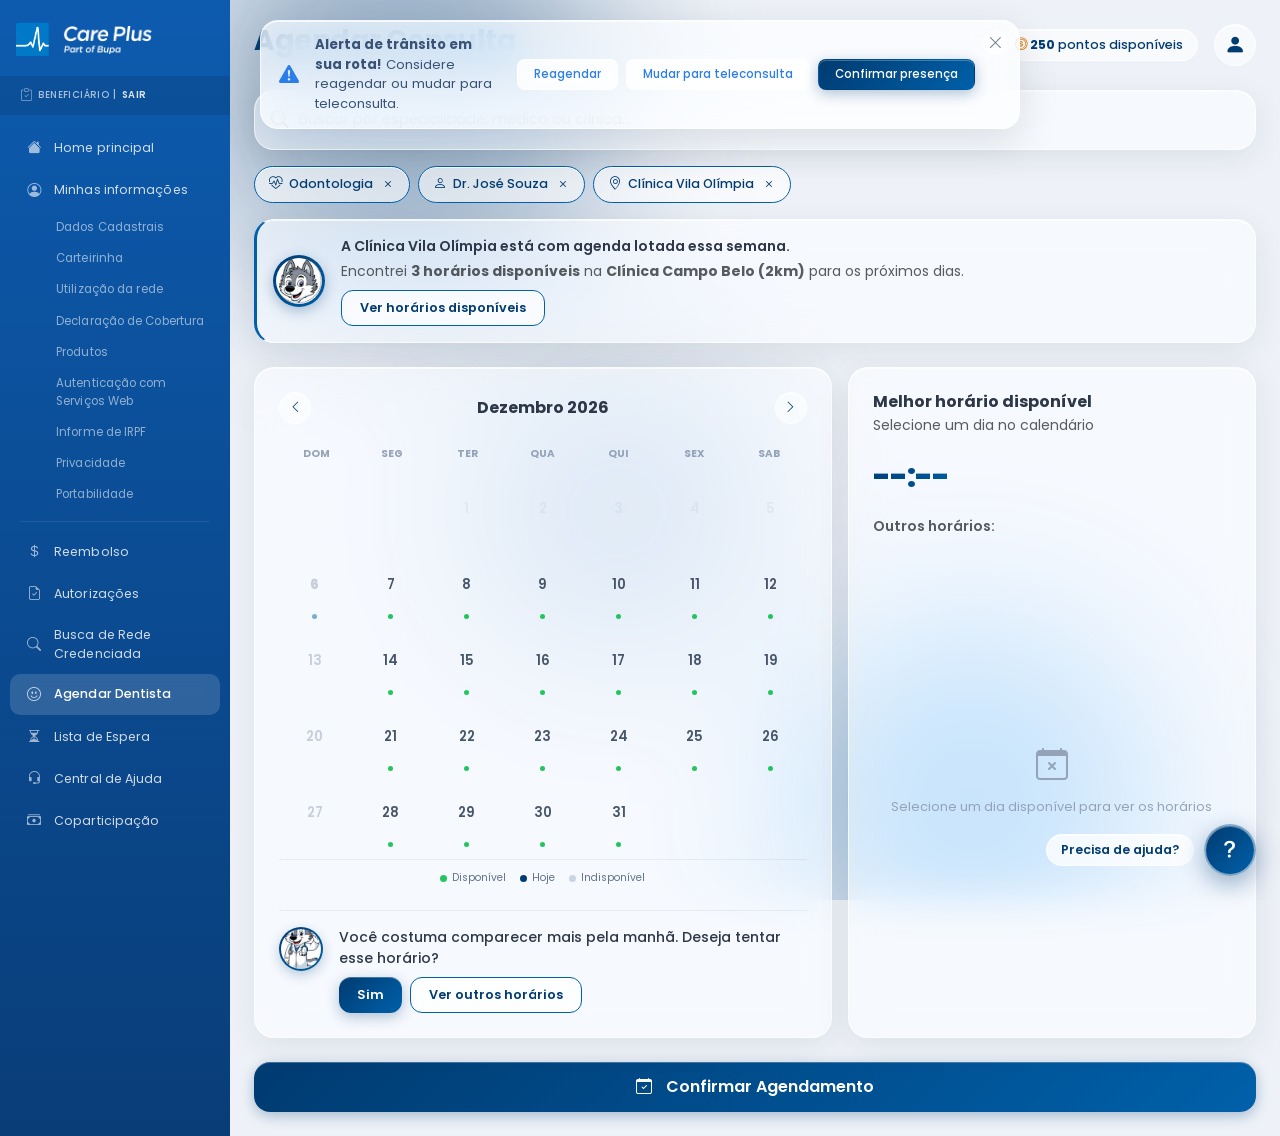
==== commit 0e9fcc57: "Refactor CSS and HTML structure for improved organization and functionality - Moved global animation" ====
--- a/pages/agendamento.html
+++ b/pages/agendamento.html
@@ -54,8 +54,9 @@
             <li class="sep"></li>
             <li><a href="#"><i class="bi bi-currency-dollar"></i> Reembolso</a></li>
             <li><a href="#"><i class="bi bi-file-earmark-check"></i> Autorizações</a></li>
-            <li><a href="#"><i class="bi bi-search"></i> Busca de Rede Credenciada</a></li>
+            <li><a href="clinicas.html"><i class="bi bi-search"></i> Busca de Rede Credenciada</a></li>
             <li class="active"><a href="agendamento.html"><i class="bi bi-emoji-smile"></i> Agendar Dentista</a></li>
+            <li><a href="lista-espera.html"><i class="bi bi-hourglass-split"></i> Lista de Espera</a></li>
             <li><a href="#"><i class="bi bi-headset"></i> Central de Ajuda</a></li>
             <li><a href="#"><i class="bi bi-cash-stack"></i> Coparticipação</a></li>
         </ul>
--- a/css/styles.css
+++ b/css/styles.css
@@ -8,6 +8,11 @@
     --rainbow-conic: conic-gradient(from 0deg, #ff3b3b, #ff9500, #ffd60a, #34c759, #00c7be, #0a84ff, #5e5ce6, #bf5af2, #ff375f, #ff3b3b);
 }
 @keyframes spin360 { to { transform: rotate(360deg); } }
+@keyframes pulse { 0%,100% { opacity: .3; transform: scale(1); } 50% { opacity: .7; transform: scale(1.1); } }
+@keyframes float { 50% { transform: translateY(-6px); } }
+@keyframes shimmer { 0% { transform: translateX(-100%); } 100% { transform: translateX(100%); } }
+@keyframes rainbow { to { background-position: 300% center; } }
+@keyframes fadeUp { from { opacity: 0; transform: translateY(10px); } to { opacity: 1; transform: translateY(0); } }
 * { margin: 0; padding: 0; box-sizing: border-box; }
 body {
     font-family: 'Poppins', sans-serif; background: #eef2f8; color: #2d3748;
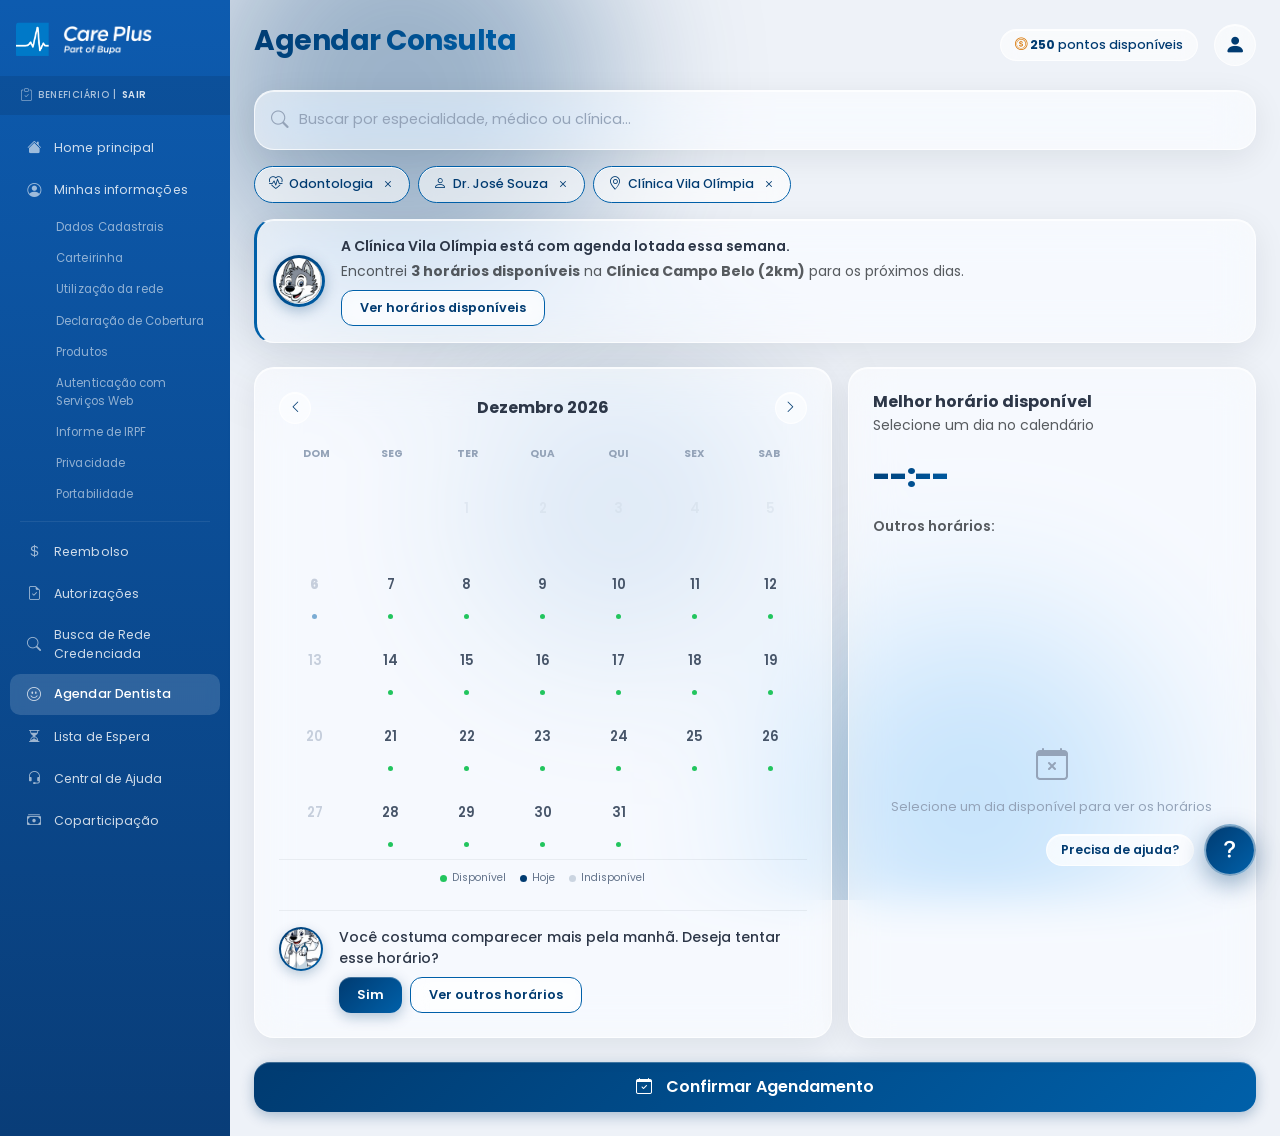
==== commit c4ae2022: "Refatoração de estilos CSS e estrutura HTML; melhoria da acessibilidade e responsividade - Estilos C" ====
--- a/pages/agendamento.html
+++ b/pages/agendamento.html
@@ -16,20 +16,6 @@
     <span class="orb orb-1"></span>
     <span class="orb orb-2"></span>
     <span class="orb orb-3"></span>
-</div>
-
-<!-- aviso de transito -->
-<div class="notif" id="notifAlerta">
-    <div class="notif-inner">
-        <div class="notif-icon"><i class="bi bi-exclamation-triangle-fill"></i></div>
-        <p class="notif-msg"><strong>Alerta de trânsito em sua rota!</strong> Considere reagendar ou mudar para teleconsulta.</p>
-        <div class="notif-btns">
-            <button class="notif-btn">Reagendar</button>
-            <button class="notif-btn">Mudar para teleconsulta</button>
-            <button class="notif-btn primary">Confirmar presença</button>
-        </div>
-        <button class="notif-close" id="notifClose"><i class="bi bi-x-lg"></i></button>
-    </div>
 </div>
 
 <div class="layout">
@@ -201,6 +187,29 @@
     <div class="fab-icon"><i class="bi bi-question-lg"></i></div>
 </div>
 
+<!-- modal central de ajuda -->
+<div class="modal fade help-modal" id="helpModal" tabindex="-1">
+    <div class="modal-dialog modal-dialog-end modal-sm">
+        <div class="modal-content help-inner">
+            <div class="modal-header help-header">
+                <h6 class="modal-title">
+                    <i class="bi bi-headset"></i> Central de Ajuda
+                </h6>
+                <button type="button" class="btn-close" data-bs-dismiss="modal"></button>
+            </div>
+            <div class="modal-body help-body">
+                <div class="help-message bot">
+                    Olá! Como posso te ajudar?
+                </div>
+            </div>
+            <div class="modal-footer help-footer">
+                <input type="text" class="form-control" placeholder="Digite..." />
+                <button class="btn btn-primary">Enviar</button>
+            </div>
+        </div>
+    </div>
+</div>
+
 <script src="https://cdn.jsdelivr.net/npm/bootstrap@5.3.3/dist/js/bootstrap.bundle.min.js"></script>
 <script src="../js/shared.js"></script>
 <script src="../js/agendamento.js"></script>
--- a/css/styles.css
+++ b/css/styles.css
@@ -7,6 +7,14 @@
     --rainbow-full: linear-gradient(90deg, #ff3b3b, #ff9500, #ffd60a, #34c759, #00c7be, #0a84ff, #5e5ce6, #bf5af2, #ff375f, #ff3b3b);
     --rainbow-conic: conic-gradient(from 0deg, #ff3b3b, #ff9500, #ffd60a, #34c759, #00c7be, #0a84ff, #5e5ce6, #bf5af2, #ff375f, #ff3b3b);
 }
+
+/* cores do tema por tier (aplicadas via body[data-tier]) */
+body[data-tier="1"] { --cor: #b05a1a; --cor2: #e08a40; }
+body[data-tier="2"] { --cor: #556270; --cor2: #8395a7; }
+body[data-tier="3"] { --cor: #9a7d0a; --cor2: #d4af37; }
+body[data-tier="4"] { --cor: #0d47a1; --cor2: #42a5f5; }
+body[data-tier="5"] { --cor: #9b1050; --cor2: #e84393; }
+body[data-tier="6"] { --cor: #5b21b6; --cor2: #a78bfa; }
 @keyframes spin360 { to { transform: rotate(360deg); } }
 @keyframes pulse { 0%,100% { opacity: .3; transform: scale(1); } 50% { opacity: .7; transform: scale(1.1); } }
 @keyframes float { 50% { transform: translateY(-6px); } }
@@ -43,6 +51,7 @@
     font-family: inherit; white-space: nowrap;
     box-shadow: inset 0 1px 0 rgba(255,255,255,.8);
     backdrop-filter: blur(10px);
+    text-decoration: none; text-align: center;
 }
 .notif-btn:hover { background: rgba(255,255,255,.95); transform: translateY(-1px); }
 .notif-btn.primary, .notif-btn.primary:hover {
@@ -199,7 +208,11 @@
 }
 .btn-azul { background: var(--cor); color: #fff; border: none; }
 .btn-azul:hover { opacity: .88; }
-.btn-outline { background: transparent; color: var(--cor); border: 1.5px solid #c7d5e6; }
+.btn-outline {
+    background: transparent; color: var(--cor); border: 1.5px solid #c7d5e6;
+    text-decoration: none; text-align: center;
+    display: inline-flex; align-items: center; justify-content: center;
+}
 .btn-outline:hover { background: #f0f5fb; border-color: var(--cor); }
 
 /* botoes de acoes rapidas */
@@ -467,3 +480,91 @@
     .mascote { display: none; }
     .acoes { grid-template-columns: 1fr 1fr; }
 }
+
+
+/* posicionamento tipo chat */
+.help-modal .modal-dialog {
+    position: fixed;
+    bottom: 80px;
+    right: 20px;
+    margin: 0;
+    max-width: 360px;
+    width: calc(100% - 20px);
+}
+
+/* visual glass */
+.help-inner {
+    border-radius: 18px;
+    background: rgba(255, 255, 255, 0.9);
+    border: 1px solid rgba(255,255,255,.9);
+
+    box-shadow: 0 12px 40px rgba(15,23,42,.12),
+                inset 0 1px 0 rgba(255,255,255,.8);
+
+    backdrop-filter: blur(20px) saturate(180%);
+    
+}
+
+/* HEADER */
+.help-header {
+    border-bottom: 1px solid rgba(255,255,255,.4);
+}
+
+.help-header h6 {
+    font-size: .85rem;
+    color: #2b7de9;
+    display: flex;
+    align-items: center;
+    gap: 8px;
+}
+
+/* BODY */
+.help-body {
+    height: 260px;
+    overflow-y: auto;
+    font-size: .8rem;
+}
+
+.help-message {
+    padding: 8px 12px;
+    border-radius: 10px;
+    margin-bottom: 8px;
+    max-width: 80%;
+}
+
+.help-message.bot {
+    background: rgba(255,255,255,.8);
+}
+
+/* FOOTER */
+.help-footer {
+    display: flex;
+    gap: 8px;
+}
+
+.help-footer input {
+    font-size: .75rem;
+}
+
+.help-footer .btn {
+    font-size: .75rem;
+}
+
+/* RESPONSIVO */
+@media (max-width: 480px) {
+    .help-modal .modal-dialog {
+        right: 10px;
+        bottom: 70px;
+        width: calc(100% - 20px);
+    }
+}
+
+/* estado "presenca confirmada" - usado no botao do cartao e da notificacao */
+.btn-confirmado {
+    background: linear-gradient(135deg, #16a34a, #22c55e) !important;
+    border-color: transparent !important;
+    color: #fff !important;
+    box-shadow: 0 4px 14px rgba(22, 163, 74, .35),
+                inset 0 1px 0 rgba(255, 255, 255, .25) !important;
+    cursor: default;
+}
